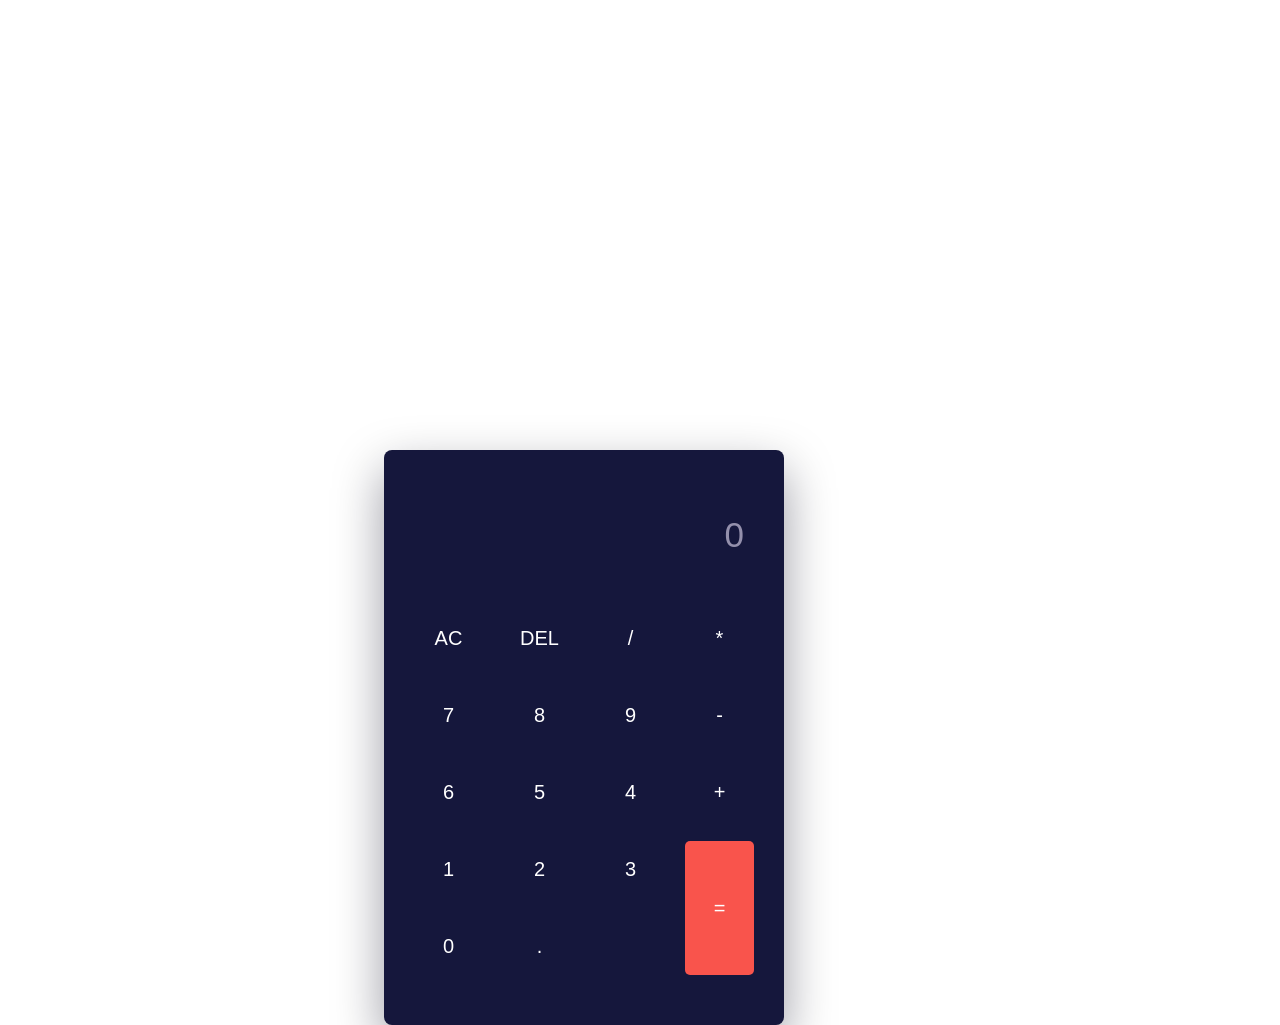
==== cal.html @ b71d95e0 "cal" ====
<!DOCTYPE html>
<html lang="en">
<head>
    <meta charset="UTF-8">
    <meta http-equiv="X-UA-Compatible" content="IE=edge">
    <meta name="viewport" content="width=device-width, initial-scale=1.0">
    <title>Document</title>
    <link rel="stylesheet" href="bootstrap.min.css">
</head>
<body>

    <style>
        *{
            margin: 0;
            padding: 0;
            box-sizing: border-box;
            font-family: "Robot mono" monospace;
        }
        body {
            height: 100vh;
            background-color: linear-gradient(to bottom, #f9544c 50%,
                #090c31 50%,)
            
        }
        .calculator {
            width: 400px;
            background-color: #15173c;
            padding: 50px 30px;
            position: absolute;
            transform: translate(-50%, -50);
            top: 50%;
            left: 30%;
            border-radius: 8px;
            box-shadow: 0 20px 50px rgb(0,5, 24,0.4 )
        }
        .display {
            width: 100%;
        }
        .display input {
            width: 100%;
            padding: 15px 10px;
            text-align: right;
            border: none;
            background-color: transparent;
            color: #ffffff;
            font-size: 35px;
        }
        .display input::placeholder {
            color: #9490ac;
        }
        .buttons {
            display: grid;
            grid-template-columns: repeat(4, 1fr);
            grid-gap: 20px;
            margin-top: 40px;
        }
        .buttons input[type="button"] {
            font-size: 20px;
            padding: 17px;
            border: none;
            background-color: transparent;
            color: #ffffff;
            cursor:pointer;
            border-radius: 5px;
        }
       .buttons input[type="button"]:hover {
        box-shadow: 0px 8px 25px #000d2e;
       }
       input[type="button"]#equal {
        grid-row: span 2;
        background-color: #f9544c;
       }
       input[type=".button"] [value="0"] {
        grid-column: span 2;
       }


    </style>
    
    <div class="calculator">
        <div class="display">
            <input type="text" placeholder="0" id="input" disabled>
        </div>
        <div class="buttons">
            <!-- full Erase-->
            <input type="button" value="AC" id="clear">
            <!-- Erase single value-->
            <input type="button" value="DEL" id="erase">

            <input type="button" value="/" class="input-button">
            <input type="button" value="*" class="input-button">

            <input type="button" value="7" class="input-button">
            <input type="button" value="8" class="input-button">
            <input type="button" value="9" class="input-button">
            <input type="button" value="-" class="input-button">

            <input type="button" value="6" class="input-button">
            <input type="button" value="5" class="input-button">
            <input type="button" value="4" class="input-button">
            <input type="button" value="+" class="input-button">

            <input type="button" value="1" class="input-button">
            <input type="button" value="2" class="input-button">
            <input type="button" value="3" class="input-button">

            <input type="button" value="=" class="input-button" id="equal">
            <input type="button" value="0" class="input-button">
            <input type="button" value="." class="input-button">
        </div>
    </div>

   
<script>
    let equal_pressed = 0;
// Refer all buttons excluding AC and DEL

let button_input = document.querySelectorAll("input-button");
// Refer input,equal,clear,erase
let input = document.getElementById("input");
let equal = document.getElementById("equal");
let clear = document.getElementById("clear");
let erase = document.getElementById("erase");

window.onload = () => {
    input.value = "";
}
// Access each class using forEach
button_input.forEach((buton_class) => {
    button_class.addEventListener( "click", () => {
        if (equal_pressed == 1){
            input.value = "";
            equal_pressed = 0;
    }
        // display value of each button
        input.value += button_class.value;
   })
    })
    

//solve the user's input when clicked on equal signature

equal.addEventListener("click",() =>{
    equal_pressed = 1;
    let inp_val = input.value;
    try{
        // evelaute user's input
        let solution = eval(inp_val);
        // true for natural numbers
        // false for decimals numbers
        if(Number.isInteger(solution)){
            input.value = solution;
        }
        else{
            input.value = solution.tofixed(2);
        }
    } catch (err) {
        //if user has entered invalid input
        alert("invalid input");
    }
})

//clear whole input
clear.addEventListener("click", () =>{
    input.value = "";
})
//Erase single Digit
erase.addEventListener("click", () =>{
    input.value = input.value.substr(input.value.length-1);
})
</script>

    <script src="bootstrap.bundle.min.js"></script>
</body>
</html>
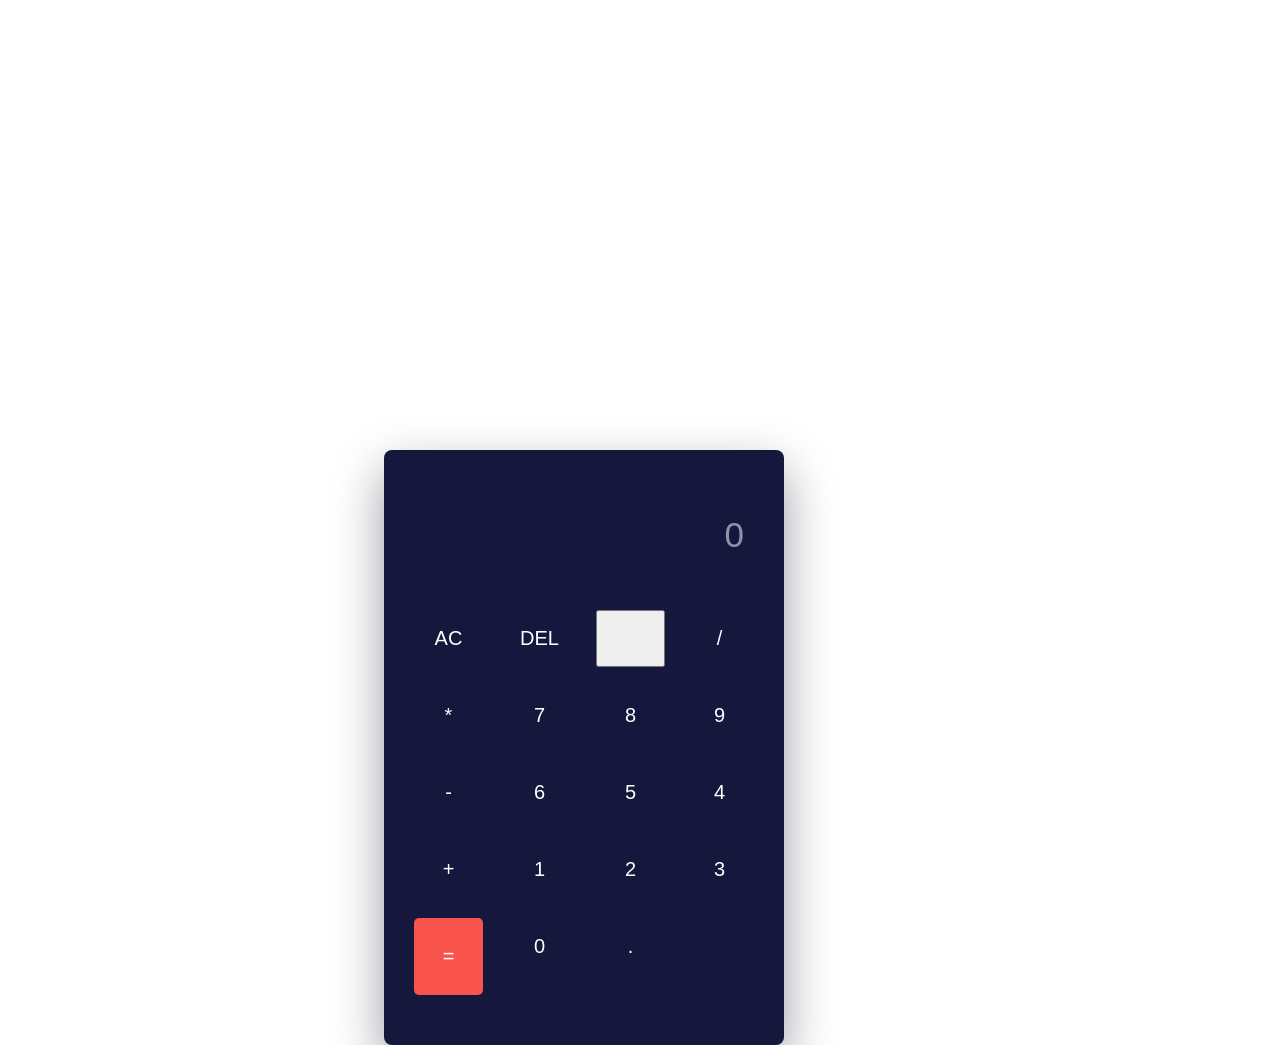
==== commit d841d936: "cal" ====
--- a/cal.html
+++ b/cal.html
@@ -6,73 +6,11 @@
     <meta name="viewport" content="width=device-width, initial-scale=1.0">
     <title>Document</title>
     <link rel="stylesheet" href="bootstrap.min.css">
+    <link rel="stylesheet" href="style.css">
 </head>
 <body>
 
     <style>
-        *{
-            margin: 0;
-            padding: 0;
-            box-sizing: border-box;
-            font-family: "Robot mono" monospace;
-        }
-        body {
-            height: 100vh;
-            background-color: linear-gradient(to bottom, #f9544c 50%,
-                #090c31 50%,)
-            
-        }
-        .calculator {
-            width: 400px;
-            background-color: #15173c;
-            padding: 50px 30px;
-            position: absolute;
-            transform: translate(-50%, -50);
-            top: 50%;
-            left: 30%;
-            border-radius: 8px;
-            box-shadow: 0 20px 50px rgb(0,5, 24,0.4 )
-        }
-        .display {
-            width: 100%;
-        }
-        .display input {
-            width: 100%;
-            padding: 15px 10px;
-            text-align: right;
-            border: none;
-            background-color: transparent;
-            color: #ffffff;
-            font-size: 35px;
-        }
-        .display input::placeholder {
-            color: #9490ac;
-        }
-        .buttons {
-            display: grid;
-            grid-template-columns: repeat(4, 1fr);
-            grid-gap: 20px;
-            margin-top: 40px;
-        }
-        .buttons input[type="button"] {
-            font-size: 20px;
-            padding: 17px;
-            border: none;
-            background-color: transparent;
-            color: #ffffff;
-            cursor:pointer;
-            border-radius: 5px;
-        }
-       .buttons input[type="button"]:hover {
-        box-shadow: 0px 8px 25px #000d2e;
-       }
-       input[type="button"]#equal {
-        grid-row: span 2;
-        background-color: #f9544c;
-       }
-       input[type=".button"] [value="0"] {
-        grid-column: span 2;
-       }
 
 
     </style>
@@ -86,90 +24,34 @@
             <input type="button" value="AC" id="clear">
             <!-- Erase single value-->
             <input type="button" value="DEL" id="erase">
-
+            <button></button>
             <input type="button" value="/" class="input-button">
             <input type="button" value="*" class="input-button">
+            <!-- <label for="input-button">7</label> -->
+            <input type="button" value="7" class="input-button" onclick="document.getElementById('input').value+='7'">
+            <input type="button" value="8" class="input-button" onclick="document.getElementById('input').value+='8'">
+            <input type="button" value="9" class="input-button" onclick="document.getElementById('input').value+='9'">
+            <input type="button" value="-" class="input-button" onclick="document.getElementById('input').value+='-'">
 
-            <input type="button" value="7" class="input-button">
-            <input type="button" value="8" class="input-button">
-            <input type="button" value="9" class="input-button">
-            <input type="button" value="-" class="input-button">
+            <input type="button" value="6" class="input-button" onclick="document.getElementById('input').value+='6'">
+            <input type="button" value="5" class="input-button" onclick="document.getElementById('input').value+='5'">
+            <input type="button" value="4" class="input-button"onclick="document.getElementById('input').value+='4'">
+            <input type="button" value="+" class="input-button"onclick="document.getElementById('input').value+='+'">
 
-            <input type="button" value="6" class="input-button">
-            <input type="button" value="5" class="input-button">
-            <input type="button" value="4" class="input-button">
-            <input type="button" value="+" class="input-button">
+            <input type="button" value="1" class="input-button" onclick="document.getElementById('input').value+='1'">
+            <input type="button" value="2" class="input-button"onclick="document.getElementById('input').value+='2'">
+            <input type="button" value="3" class="input-button"onclick="document.getElementById('input').value+='3'">
 
-            <input type="button" value="1" class="input-button">
-            <input type="button" value="2" class="input-button">
-            <input type="button" value="3" class="input-button">
-
-            <input type="button" value="=" class="input-button" id="equal">
-            <input type="button" value="0" class="input-button">
-            <input type="button" value="." class="input-button">
+            <input type="button" value="=" class="input-button" id="equal" onclick="document.getElementById('input').value=eval(document.getElementById('input').value)">
+            <input type="button" value="0" class="input-button" onclick="document.getElementById('input').value+='0'">
+            <input type="button" value="." class="input-button" onclick="document.getElementById('input').value+='-'">
         </div>
     </div>
 
    
-<script>
-    let equal_pressed = 0;
-// Refer all buttons excluding AC and DEL
+    
+    <script src="bootstrap.bundle.min.js"></script>
 
-let button_input = document.querySelectorAll("input-button");
-// Refer input,equal,clear,erase
-let input = document.getElementById("input");
-let equal = document.getElementById("equal");
-let clear = document.getElementById("clear");
-let erase = document.getElementById("erase");
-
-window.onload = () => {
-    input.value = "";
-}
-// Access each class using forEach
-button_input.forEach((buton_class) => {
-    button_class.addEventListener( "click", () => {
-        if (equal_pressed == 1){
-            input.value = "";
-            equal_pressed = 0;
-    }
-        // display value of each button
-        input.value += button_class.value;
-   })
-    })
     
-
-//solve the user's input when clicked on equal signature
-
-equal.addEventListener("click",() =>{
-    equal_pressed = 1;
-    let inp_val = input.value;
-    try{
-        // evelaute user's input
-        let solution = eval(inp_val);
-        // true for natural numbers
-        // false for decimals numbers
-        if(Number.isInteger(solution)){
-            input.value = solution;
-        }
-        else{
-            input.value = solution.tofixed(2);
-        }
-    } catch (err) {
-        //if user has entered invalid input
-        alert("invalid input");
-    }
-})
-
-//clear whole input
-clear.addEventListener("click", () =>{
-    input.value = "";
-})
-//Erase single Digit
-erase.addEventListener("click", () =>{
-    input.value = input.value.substr(input.value.length-1);
-})
-</script>
-
-    <script src="bootstrap.bundle.min.js"></script>
 </body>
 </html>
--- a/style.css
+++ b/style.css
@@ -0,0 +1,68 @@
+*{
+    margin: 0;
+    padding: 0;
+    box-sizing: border-box;
+    font-family: "Robot mono" monospace;
+}
+body {
+    height: 100vh;
+    background-color: linear-gradient(to bottom, #f9544c 50%,
+        #090c31 50%,)
+    
+}
+.calculator {
+    width: 400px;
+    background-color: #15173c;
+    padding: 50px 30px;
+    position: absolute;
+    transform: translate(-50%, -50);
+    top: 50%;
+    left: 30%;
+    border-radius: 8px;
+    box-shadow: 0 20px 50px rgb(0,5, 24,0.4 )
+}
+.display {
+    width: 100%;
+}
+.display input {
+    width: 100%;
+    padding: 15px 10px;
+    text-align: right;
+    border: none;
+    background-color: transparent;
+    color: #ffffff;
+    font-size: 35px;
+}
+.display input::placeholder {
+    color: #9490ac;
+}
+.buttons {
+    display: grid;
+    grid-template-columns: repeat(4, 1fr);
+    grid-gap: 20px;
+    margin-top: 40px;
+}
+.buttons input[type="button"] {
+    font-size: 20px;
+    padding: 17px;
+    border: none;
+    background-color: transparent;
+    color: #ffffff;
+    cursor:pointer;
+    border-radius: 5px;
+}
+.buttons input[type="button"]:hover {
+box-shadow: 0px 8px 25px #000d2e;
+}
+input[type="button"]#equal {
+grid-row: span 2;
+background-color: #f9544c;
+}
+input[type=".button"] [value="0"] {
+grid-column: span 2;
+}
+
+
+
+     
+
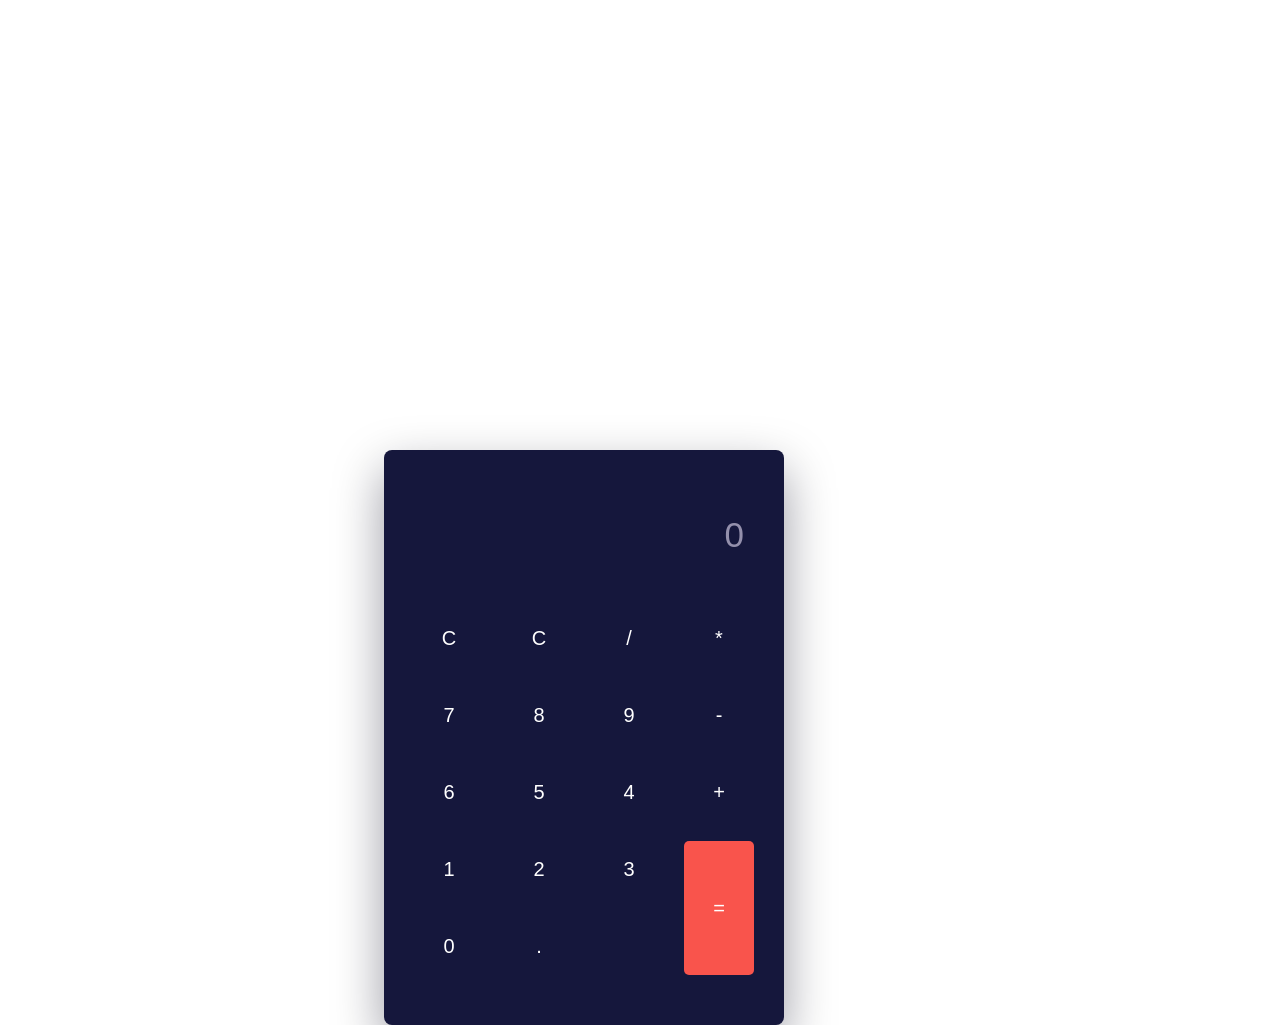
==== commit 3864a984: "condtoanl" ====
--- a/cal.html
+++ b/cal.html
@@ -9,25 +9,17 @@
     <link rel="stylesheet" href="style.css">
 </head>
 <body>
-
-    <style>
-
-
-    </style>
     
     <div class="calculator">
         <div class="display">
             <input type="text" placeholder="0" id="input" disabled>
         </div>
         <div class="buttons">
-            <!-- full Erase-->
-            <input type="button" value="AC" id="clear">
-            <!-- Erase single value-->
-            <input type="button" value="DEL" id="erase">
-            <button></button>
-            <input type="button" value="/" class="input-button">
-            <input type="button" value="*" class="input-button">
-            <!-- <label for="input-button">7</label> -->
+            <input type="button" value="C" class="input-button"onclick="document.getElementById('input').value='C'">
+            <input type="button" value="C" class="input-button"onclick="document.getElementById('input').value=''">
+            <input type="button" value="/" class="input-button"onclick="document.getElementById('input').value+='/'">
+            <input type="button" value="*" class="input-button"onclick="document.getElementById('input').value+='*'">
+            
             <input type="button" value="7" class="input-button" onclick="document.getElementById('input').value+='7'">
             <input type="button" value="8" class="input-button" onclick="document.getElementById('input').value+='8'">
             <input type="button" value="9" class="input-button" onclick="document.getElementById('input').value+='9'">
